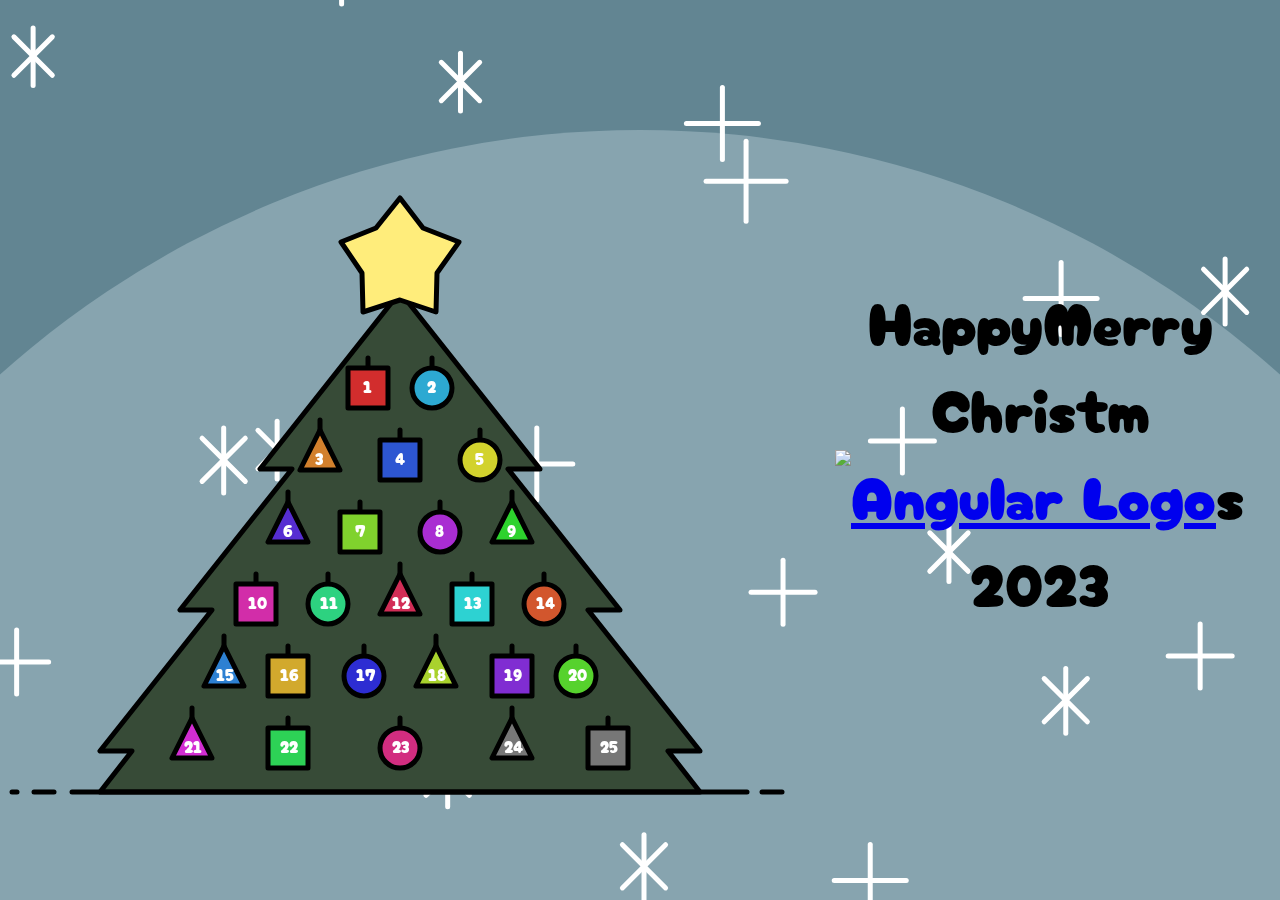
==== browser/index.html @ 04d7c47d "deploy: 633d6f289ae000bcdaeb857d9fa1b354391201b4" ====
<!DOCTYPE html><html lang="en" data-critters-container><head>
    <meta charset="utf-8">
    <title>Happy Merry Christmas! - Angular Advent Calendar 2023</title>
    <base href="/">
    <meta name="viewport" content="width=device-width, initial-scale=1">
    <link rel="icon" type="image/x-icon" href="favicon.ico">
  <style>@import"https://fonts.googleapis.com/css2?family=Cherry+Bomb+One&display=swap";html{font-family:Cherry Bomb One,cursive;box-sizing:border-box}html,body{margin:0;padding:0;height:100%}
</style><link rel="stylesheet" href="styles-BZAP3635.css" media="print" onload="this.media='all'"><noscript><link rel="stylesheet" href="styles-BZAP3635.css"></noscript><link rel="preload" href="https://fonts.googleapis.com/css2?family=Cherry+Bomb+One&amp;display=swap" as="style"><style ng-app-id="ng">[_nghost-ng-c3567031373]{width:100%;height:100%;position:relative}.main[_ngcontent-ng-c3567031373]{height:100%;display:flex;justify-content:center;align-items:center;position:relative;flex-direction:column}@media (min-width: 1200px){.main[_ngcontent-ng-c3567031373]{flex-direction:row}}</style><style ng-app-id="ng">[_nghost-ng-c1911143193]{display:flex;height:100%;width:100%;align-items:center;justify-content:center}.path[_ngcontent-ng-c1911143193]{fill:none;paint-order:fill markers stroke;stroke-linecap:round;stroke-linejoin:round;stroke-width:5;stroke:#000}.tree[_ngcontent-ng-c1911143193]{fill:#374b37}.star[_ngcontent-ng-c1911143193]{fill:#ffed7b;cursor:pointer}</style><style ng-app-id="ng">[_nghost-ng-c2914300643]{display:block;text-align:center;margin:2rem;font-size:60px}.keep-break-word[_ngcontent-ng-c2914300643]{word-break:keep-all}</style><style ng-app-id="ng">[_nghost-ng-c545840625]{position:fixed;top:0;left:0;z-index:-1;height:100vh;width:100vw;overflow:hidden}svg[_ngcontent-ng-c545840625]{width:100%;height:100%}g[_ngcontent-ng-c545840625]{fill:none;paint-order:fill markers stroke;stroke-linecap:round;stroke-linejoin:round;stroke-width:5;stroke:#fff}#background[_ngcontent-ng-c545840625]{stroke:none}#star[_ngcontent-ng-c545840625]   path[_ngcontent-ng-c545840625], #asterisk[_ngcontent-ng-c545840625]   path[_ngcontent-ng-c545840625]{stroke:#fff}</style><style ng-app-id="ng">.connector[_ngcontent-ng-c1810699050], .body[_ngcontent-ng-c1810699050]{stroke-width:5;stroke:#000}.connector[_ngcontent-ng-c1810699050]{stroke-linecap:round}.body[_ngcontent-ng-c1810699050]{paint-order:fill markers stroke;stroke-linecap:round;stroke-linejoin:round}[_nghost-ng-c1810699050]{cursor:pointer}.day[_ngcontent-ng-c1810699050]{fill:#fff}.disabled[_nghost-ng-c1810699050]{cursor:not-allowed}</style><link _ngcontent-ng-c2914300643 as="image" href="/assets/angular_gradient.png" rel="preload" fetchpriority="high"></head>
  <body><!--nghm-->
    <app-root _nghost-ng-c3567031373 ng-version="17.0.8" ngh="4" ng-server-context="ssg"><main _ngcontent-ng-c3567031373 class="main"><app-tree _ngcontent-ng-c3567031373 _nghost-ng-c1911143193 ngh="3"><svg _ngcontent-ng-c1911143193="" width="800" height="800" viewBox="0 0 800 600" version="1.1" xmlns="http://www.w3.org/2000/svg" xmlns:svg="http://www.w3.org/2000/svg"><path _ngcontent-ng-c1911143193="" d="M 400,142 260,319 h 32 L 180,460 h 32 L 100,601 H 132 l -32,41 h 600 l -32,-41 h 32 L 588,460 h 32 L 508,319 H 540 Z" class="path tree"/><path _ngcontent-ng-c1911143193="" d="M 400,48 423,78 459,92 437,123 436,162 400,150 363,162 362,123 341,92 376,78 Z" class="path star"/><path _ngcontent-ng-c1911143193="" d="M 72,642 H 747" class="path ground"/><path _ngcontent-ng-c1911143193="" d="M 34,642 H 54" class="path ground"/><path _ngcontent-ng-c1911143193="" d="m 12,642 h 5" class="path ground"/><path _ngcontent-ng-c1911143193="" d="m 762,642 h 20" class="path ground"/><g _ngcontent-ng-c1911143193="" app-ornament="" _nghost-ng-c1810699050="" class="" ngh="0"><path _ngcontent-ng-c1810699050="" class="connector" d="m 368,208 v 10"/><rect _ngcontent-ng-c1810699050="" width="40" height="40" class="body" fill="hsl(0, 65%, 50%)" x="348" y="218"/><!----><!----><!----><text _ngcontent-ng-c1810699050="" class="day" x="363" y="243"> 1
</text></g><g _ngcontent-ng-c1911143193="" app-ornament="" _nghost-ng-c1810699050="" class="" ngh="1"><path _ngcontent-ng-c1810699050="" class="connector" d="m 432,208 v 10"/><circle _ngcontent-ng-c1810699050="" r="20" class="body" fill="hsl(195, 65%, 50%)" cx="432" cy="238"/><!----><!----><!----><text _ngcontent-ng-c1810699050="" class="day" x="427" y="243"> 2
</text></g><g _ngcontent-ng-c1911143193="" app-ornament="" _nghost-ng-c1810699050="" class="" ngh="2"><path _ngcontent-ng-c1810699050="" class="connector" d="m 320,270 v 10"/><polygon _ngcontent-ng-c1810699050="" class="body" points="
        320,280
        300,320
        340,320
      " fill="hsl(390, 65%, 50%)"/><!----><!----><!----><text _ngcontent-ng-c1810699050="" class="day" x="315" y="315"> 3
</text></g><g _ngcontent-ng-c1911143193="" app-ornament="" _nghost-ng-c1810699050="" class="" ngh="0"><path _ngcontent-ng-c1810699050="" class="connector" d="m 400,280 v 10"/><rect _ngcontent-ng-c1810699050="" width="40" height="40" class="body" fill="hsl(585, 65%, 50%)" x="380" y="290"/><!----><!----><!----><text _ngcontent-ng-c1810699050="" class="day" x="395" y="315"> 4
</text></g><g _ngcontent-ng-c1911143193="" app-ornament="" _nghost-ng-c1810699050="" class="" ngh="1"><path _ngcontent-ng-c1810699050="" class="connector" d="m 480,280 v 10"/><circle _ngcontent-ng-c1810699050="" r="20" class="body" fill="hsl(780, 65%, 50%)" cx="480" cy="310"/><!----><!----><!----><text _ngcontent-ng-c1810699050="" class="day" x="475" y="315"> 5
</text></g><g _ngcontent-ng-c1911143193="" app-ornament="" _nghost-ng-c1810699050="" class="" ngh="2"><path _ngcontent-ng-c1810699050="" class="connector" d="m 288,342 v 10"/><polygon _ngcontent-ng-c1810699050="" class="body" points="
        288,352
        268,392
        308,392
      " fill="hsl(975, 65%, 50%)"/><!----><!----><!----><text _ngcontent-ng-c1810699050="" class="day" x="283" y="387"> 6
</text></g><g _ngcontent-ng-c1911143193="" app-ornament="" _nghost-ng-c1810699050="" class="" ngh="0"><path _ngcontent-ng-c1810699050="" class="connector" d="m 360,352 v 10"/><rect _ngcontent-ng-c1810699050="" width="40" height="40" class="body" fill="hsl(1170, 65%, 50%)" x="340" y="362"/><!----><!----><!----><text _ngcontent-ng-c1810699050="" class="day" x="355" y="387"> 7
</text></g><g _ngcontent-ng-c1911143193="" app-ornament="" _nghost-ng-c1810699050="" class="" ngh="1"><path _ngcontent-ng-c1810699050="" class="connector" d="m 440,352 v 10"/><circle _ngcontent-ng-c1810699050="" r="20" class="body" fill="hsl(1365, 65%, 50%)" cx="440" cy="382"/><!----><!----><!----><text _ngcontent-ng-c1810699050="" class="day" x="435" y="387"> 8
</text></g><g _ngcontent-ng-c1911143193="" app-ornament="" _nghost-ng-c1810699050="" class="" ngh="2"><path _ngcontent-ng-c1810699050="" class="connector" d="m 512,342 v 10"/><polygon _ngcontent-ng-c1810699050="" class="body" points="
        512,352
        492,392
        532,392
      " fill="hsl(1560, 65%, 50%)"/><!----><!----><!----><text _ngcontent-ng-c1810699050="" class="day" x="507" y="387"> 9
</text></g><g _ngcontent-ng-c1911143193="" app-ornament="" _nghost-ng-c1810699050="" class="" ngh="0"><path _ngcontent-ng-c1810699050="" class="connector" d="m 256,424 v 10"/><rect _ngcontent-ng-c1810699050="" width="40" height="40" class="body" fill="hsl(1755, 65%, 50%)" x="236" y="434"/><!----><!----><!----><text _ngcontent-ng-c1810699050="" class="day" x="248" y="459"> 10
</text></g><g _ngcontent-ng-c1911143193="" app-ornament="" _nghost-ng-c1810699050="" class="" ngh="1"><path _ngcontent-ng-c1810699050="" class="connector" d="m 328,424 v 10"/><circle _ngcontent-ng-c1810699050="" r="20" class="body" fill="hsl(1950, 65%, 50%)" cx="328" cy="454"/><!----><!----><!----><text _ngcontent-ng-c1810699050="" class="day" x="320" y="459"> 11
</text></g><g _ngcontent-ng-c1911143193="" app-ornament="" _nghost-ng-c1810699050="" class="" ngh="2"><path _ngcontent-ng-c1810699050="" class="connector" d="m 400,414 v 10"/><polygon _ngcontent-ng-c1810699050="" class="body" points="
        400,424
        380,464
        420,464
      " fill="hsl(2145, 65%, 50%)"/><!----><!----><!----><text _ngcontent-ng-c1810699050="" class="day" x="392" y="459"> 12
</text></g><g _ngcontent-ng-c1911143193="" app-ornament="" _nghost-ng-c1810699050="" class="" ngh="0"><path _ngcontent-ng-c1810699050="" class="connector" d="m 472,424 v 10"/><rect _ngcontent-ng-c1810699050="" width="40" height="40" class="body" fill="hsl(2340, 65%, 50%)" x="452" y="434"/><!----><!----><!----><text _ngcontent-ng-c1810699050="" class="day" x="464" y="459"> 13
</text></g><g _ngcontent-ng-c1911143193="" app-ornament="" _nghost-ng-c1810699050="" class="" ngh="1"><path _ngcontent-ng-c1810699050="" class="connector" d="m 544,424 v 10"/><circle _ngcontent-ng-c1810699050="" r="20" class="body" fill="hsl(2535, 65%, 50%)" cx="544" cy="454"/><!----><!----><!----><text _ngcontent-ng-c1810699050="" class="day" x="536" y="459"> 14
</text></g><g _ngcontent-ng-c1911143193="" app-ornament="" _nghost-ng-c1810699050="" class="" ngh="2"><path _ngcontent-ng-c1810699050="" class="connector" d="m 224,486 v 10"/><polygon _ngcontent-ng-c1810699050="" class="body" points="
        224,496
        204,536
        244,536
      " fill="hsl(2730, 65%, 50%)"/><!----><!----><!----><text _ngcontent-ng-c1810699050="" class="day" x="216" y="531"> 15
</text></g><g _ngcontent-ng-c1911143193="" app-ornament="" _nghost-ng-c1810699050="" class="" ngh="0"><path _ngcontent-ng-c1810699050="" class="connector" d="m 288,496 v 10"/><rect _ngcontent-ng-c1810699050="" width="40" height="40" class="body" fill="hsl(2925, 65%, 50%)" x="268" y="506"/><!----><!----><!----><text _ngcontent-ng-c1810699050="" class="day" x="280" y="531"> 16
</text></g><g _ngcontent-ng-c1911143193="" app-ornament="" _nghost-ng-c1810699050="" class="" ngh="1"><path _ngcontent-ng-c1810699050="" class="connector" d="m 364,496 v 10"/><circle _ngcontent-ng-c1810699050="" r="20" class="body" fill="hsl(3120, 65%, 50%)" cx="364" cy="526"/><!----><!----><!----><text _ngcontent-ng-c1810699050="" class="day" x="356" y="531"> 17
</text></g><g _ngcontent-ng-c1911143193="" app-ornament="" _nghost-ng-c1810699050="" class="" ngh="2"><path _ngcontent-ng-c1810699050="" class="connector" d="m 436,486 v 10"/><polygon _ngcontent-ng-c1810699050="" class="body" points="
        436,496
        416,536
        456,536
      " fill="hsl(3315, 65%, 50%)"/><!----><!----><!----><text _ngcontent-ng-c1810699050="" class="day" x="428" y="531"> 18
</text></g><g _ngcontent-ng-c1911143193="" app-ornament="" _nghost-ng-c1810699050="" class="" ngh="0"><path _ngcontent-ng-c1810699050="" class="connector" d="m 512,496 v 10"/><rect _ngcontent-ng-c1810699050="" width="40" height="40" class="body" fill="hsl(3510, 65%, 50%)" x="492" y="506"/><!----><!----><!----><text _ngcontent-ng-c1810699050="" class="day" x="504" y="531"> 19
</text></g><g _ngcontent-ng-c1911143193="" app-ornament="" _nghost-ng-c1810699050="" class="" ngh="1"><path _ngcontent-ng-c1810699050="" class="connector" d="m 576,496 v 10"/><circle _ngcontent-ng-c1810699050="" r="20" class="body" fill="hsl(3705, 65%, 50%)" cx="576" cy="526"/><!----><!----><!----><text _ngcontent-ng-c1810699050="" class="day" x="568" y="531"> 20
</text></g><g _ngcontent-ng-c1911143193="" app-ornament="" _nghost-ng-c1810699050="" class="" ngh="2"><path _ngcontent-ng-c1810699050="" class="connector" d="m 192,558 v 10"/><polygon _ngcontent-ng-c1810699050="" class="body" points="
        192,568
        172,608
        212,608
      " fill="hsl(3900, 65%, 50%)"/><!----><!----><!----><text _ngcontent-ng-c1810699050="" class="day" x="184" y="603"> 21
</text></g><g _ngcontent-ng-c1911143193="" app-ornament="" _nghost-ng-c1810699050="" class="" ngh="0"><path _ngcontent-ng-c1810699050="" class="connector" d="m 288,568 v 10"/><rect _ngcontent-ng-c1810699050="" width="40" height="40" class="body" fill="hsl(4095, 65%, 50%)" x="268" y="578"/><!----><!----><!----><text _ngcontent-ng-c1810699050="" class="day" x="280" y="603"> 22
</text></g><g _ngcontent-ng-c1911143193="" app-ornament="" _nghost-ng-c1810699050="" class="" ngh="1"><path _ngcontent-ng-c1810699050="" class="connector" d="m 400,568 v 10"/><circle _ngcontent-ng-c1810699050="" r="20" class="body" fill="hsl(4290, 65%, 50%)" cx="400" cy="598"/><!----><!----><!----><text _ngcontent-ng-c1810699050="" class="day" x="392" y="603"> 23
</text></g><g _ngcontent-ng-c1911143193="" app-ornament="" _nghost-ng-c1810699050="" class="disabled" ngh="2"><path _ngcontent-ng-c1810699050="" class="connector" d="m 512,558 v 10"/><polygon _ngcontent-ng-c1810699050="" class="body" points="
        512,568
        492,608
        532,608
      " fill="#777"/><!----><!----><!----><text _ngcontent-ng-c1810699050="" class="day" x="504" y="603"> 24
</text></g><g _ngcontent-ng-c1911143193="" app-ornament="" _nghost-ng-c1810699050="" class="disabled" ngh="0"><path _ngcontent-ng-c1810699050="" class="connector" d="m 608,568 v 10"/><rect _ngcontent-ng-c1810699050="" width="40" height="40" class="body" fill="#777" x="588" y="578"/><!----><!----><!----><text _ngcontent-ng-c1810699050="" class="day" x="600" y="603"> 25
</text></g><!----></svg></app-tree><app-title _ngcontent-ng-c3567031373 _nghost-ng-c2914300643 ngh="4"><span _ngcontent-ng-c2914300643 class="keep-break-word">Happy</span><span _ngcontent-ng-c2914300643 class="keep-break-word">Merry</span><span _ngcontent-ng-c2914300643 class="keep-break-word"> Christm<a _ngcontent-ng-c2914300643 href="https://angular.dev" rel="noopener noreferrer"><img _ngcontent-ng-c2914300643 priority ngsrc="/assets/angular_gradient.png" alt="Angular Logo" width="60" height="60" loading="eager" fetchpriority="high" ng-img="true" src="/assets/angular_gradient.png"></a>s
</span><span _ngcontent-ng-c2914300643 class="keep-break-word">2023</span></app-title></main><app-background _ngcontent-ng-c3567031373 _nghost-ng-c545840625 ngh="5"><svg _ngcontent-ng-c545840625="" version="1.1" xmlns="http://www.w3.org/2000/svg" preserveAspectRatio="xMidYMid slice" viewBox="0 0 800 800"><defs _ngcontent-ng-c545840625=""><g _ngcontent-ng-c545840625="" id="star"><path _ngcontent-ng-c545840625="" d="M -25,25 h 50" vector-effect="non-scaling-stroke"/><path _ngcontent-ng-c545840625="" d="M 0,0 v 50" vector-effect="non-scaling-stroke"/></g><g _ngcontent-ng-c545840625="" id="asterisk"><path _ngcontent-ng-c545840625="" d="m 0,3 v 45" vector-effect="non-scaling-stroke"/><path _ngcontent-ng-c545840625="" d="m 15,10 -30,30" vector-effect="non-scaling-stroke"/><path _ngcontent-ng-c545840625="" d="m -15,10 30,30" vector-effect="non-scaling-stroke"/></g></defs><g _ngcontent-ng-c545840625="" id="background"><rect _ngcontent-ng-c545840625="" width="800" height="800" x="0" y="0" style="fill: #628592;"/><circle _ngcontent-ng-c545840625="" cx="400" cy="800" r="600" style="fill: #87a4af;"/></g><use _ngcontent-ng-c545840625="" href="#asterisk" transform="translate(279.8 579.8) scale(0.9)"/><use _ngcontent-ng-c545840625="" href="#asterisk" transform="translate(173.2 379.7) scale(0.8)"/><use _ngcontent-ng-c545840625="" href="#asterisk" transform="translate(213.5 78.1) scale(0.9)"/><use _ngcontent-ng-c545840625="" href="#asterisk" transform="translate(287.8 149.7) scale(0.8)"/><use _ngcontent-ng-c545840625="" href="#asterisk" transform="translate(20.7 133.8) scale(0.8)"/><use _ngcontent-ng-c545840625="" href="#asterisk" transform="translate(765.7 278.0) scale(0.9)"/><use _ngcontent-ng-c545840625="" href="#asterisk" transform="translate(593.1 443.8) scale(0.8)"/><use _ngcontent-ng-c545840625="" href="#asterisk" transform="translate(666.1 533.9) scale(0.9)"/><use _ngcontent-ng-c545840625="" href="#asterisk" transform="translate(139.8 383.6) scale(0.9)"/><use _ngcontent-ng-c545840625="" href="#asterisk" transform="translate(402.5 637.7) scale(0.9)"/><use _ngcontent-ng-c545840625="" href="#asterisk" transform="translate(280.5 46.8) scale(0.9)"/><use _ngcontent-ng-c545840625="" href="#asterisk" transform="translate(106.3 33.4) scale(0.8)"/><!----><use _ngcontent-ng-c545840625="" href="#star" transform="translate(543.9 646.6) scale(0.9)"/><use _ngcontent-ng-c545840625="" href="#star" transform="translate(335.5 386.2) scale(0.9)"/><use _ngcontent-ng-c545840625="" href="#star" transform="translate(750.1 508.7) scale(0.8)"/><use _ngcontent-ng-c545840625="" href="#star" transform="translate(564.0 374.3) scale(0.8)"/><use _ngcontent-ng-c545840625="" href="#star" transform="translate(259.5 46.8) scale(0.9)"/><use _ngcontent-ng-c545840625="" href="#star" transform="translate(481.3 37.2) scale(1.0)"/><use _ngcontent-ng-c545840625="" href="#star" transform="translate(395.7 563.0) scale(0.9)"/><use _ngcontent-ng-c545840625="" href="#star" transform="translate(466.3 207.0) scale(1.0)"/><use _ngcontent-ng-c545840625="" href="#star" transform="translate(451.5 173.4) scale(0.9)"/><use _ngcontent-ng-c545840625="" href="#star" transform="translate(489.4 468.9) scale(0.8)"/><use _ngcontent-ng-c545840625="" href="#star" transform="translate(10.4 512.5) scale(0.8)"/><use _ngcontent-ng-c545840625="" href="#star" transform="translate(663.2 282.8) scale(0.9)"/><!----></svg></app-background></app-root>
  <script src="polyfills-LZBJRJJE.js" type="module"></script><script src="main-ANAC4H37.js" type="module"></script>

<script id="ng-state" type="application/json">{"__nghData__":[{"t":{"0":"t1","1":"t2","2":"t3"},"c":{"0":[{"i":"t2","r":2}],"1":[],"2":[]}},{"t":{"0":"t1","1":"t2","2":"t3"},"c":{"0":[{"i":"t1","r":2}],"1":[],"2":[]}},{"t":{"0":"t1","1":"t2","2":"t3"},"c":{"0":[{"i":"t3","r":2}],"1":[],"2":[]}},{"t":{"8":"t0"},"c":{"8":[{"i":"t0","r":1,"x":25}]}},{},{"t":{"13":"t4","15":"t5"},"c":{"13":[{"i":"t4","r":1,"x":12}],"15":[{"i":"t5","r":1,"x":12}]}}]}</script></body></html>
---- browser/styles-BZAP3635.css ----
@import"https://fonts.googleapis.com/css2?family=Cherry+Bomb+One&display=swap";.cdk-overlay-container,.cdk-global-overlay-wrapper{pointer-events:none;top:0;left:0;height:100%;width:100%}.cdk-overlay-container{position:fixed;z-index:1000}.cdk-overlay-container:empty{display:none}.cdk-global-overlay-wrapper{display:flex;position:absolute;z-index:1000}.cdk-overlay-pane{position:absolute;pointer-events:auto;box-sizing:border-box;z-index:1000;display:flex;max-width:100%;max-height:100%}.cdk-overlay-backdrop{position:absolute;inset:0;z-index:1000;pointer-events:auto;-webkit-tap-highlight-color:rgba(0,0,0,0);transition:opacity .4s cubic-bezier(.25,.8,.25,1);opacity:0}.cdk-overlay-backdrop.cdk-overlay-backdrop-showing{opacity:1}.cdk-high-contrast-active .cdk-overlay-backdrop.cdk-overlay-backdrop-showing{opacity:.6}.cdk-overlay-dark-backdrop{background:rgba(0,0,0,.32)}.cdk-overlay-transparent-backdrop{transition:visibility 1ms linear,opacity 1ms linear;visibility:hidden;opacity:1}.cdk-overlay-transparent-backdrop.cdk-overlay-backdrop-showing{opacity:0;visibility:visible}.cdk-overlay-backdrop-noop-animation{transition:none}.cdk-overlay-connected-position-bounding-box{position:absolute;z-index:1000;display:flex;flex-direction:column;min-width:1px;min-height:1px}.cdk-global-scrollblock{position:fixed;width:100%;overflow-y:scroll}html{font-family:Cherry Bomb One,cursive;box-sizing:border-box}html,body{margin:0;padding:0;height:100%}
---- browser/styles-BZAP3635.css ----
@import"https://fonts.googleapis.com/css2?family=Cherry+Bomb+One&display=swap";.cdk-overlay-container,.cdk-global-overlay-wrapper{pointer-events:none;top:0;left:0;height:100%;width:100%}.cdk-overlay-container{position:fixed;z-index:1000}.cdk-overlay-container:empty{display:none}.cdk-global-overlay-wrapper{display:flex;position:absolute;z-index:1000}.cdk-overlay-pane{position:absolute;pointer-events:auto;box-sizing:border-box;z-index:1000;display:flex;max-width:100%;max-height:100%}.cdk-overlay-backdrop{position:absolute;inset:0;z-index:1000;pointer-events:auto;-webkit-tap-highlight-color:rgba(0,0,0,0);transition:opacity .4s cubic-bezier(.25,.8,.25,1);opacity:0}.cdk-overlay-backdrop.cdk-overlay-backdrop-showing{opacity:1}.cdk-high-contrast-active .cdk-overlay-backdrop.cdk-overlay-backdrop-showing{opacity:.6}.cdk-overlay-dark-backdrop{background:rgba(0,0,0,.32)}.cdk-overlay-transparent-backdrop{transition:visibility 1ms linear,opacity 1ms linear;visibility:hidden;opacity:1}.cdk-overlay-transparent-backdrop.cdk-overlay-backdrop-showing{opacity:0;visibility:visible}.cdk-overlay-backdrop-noop-animation{transition:none}.cdk-overlay-connected-position-bounding-box{position:absolute;z-index:1000;display:flex;flex-direction:column;min-width:1px;min-height:1px}.cdk-global-scrollblock{position:fixed;width:100%;overflow-y:scroll}html{font-family:Cherry Bomb One,cursive;box-sizing:border-box}html,body{margin:0;padding:0;height:100%}
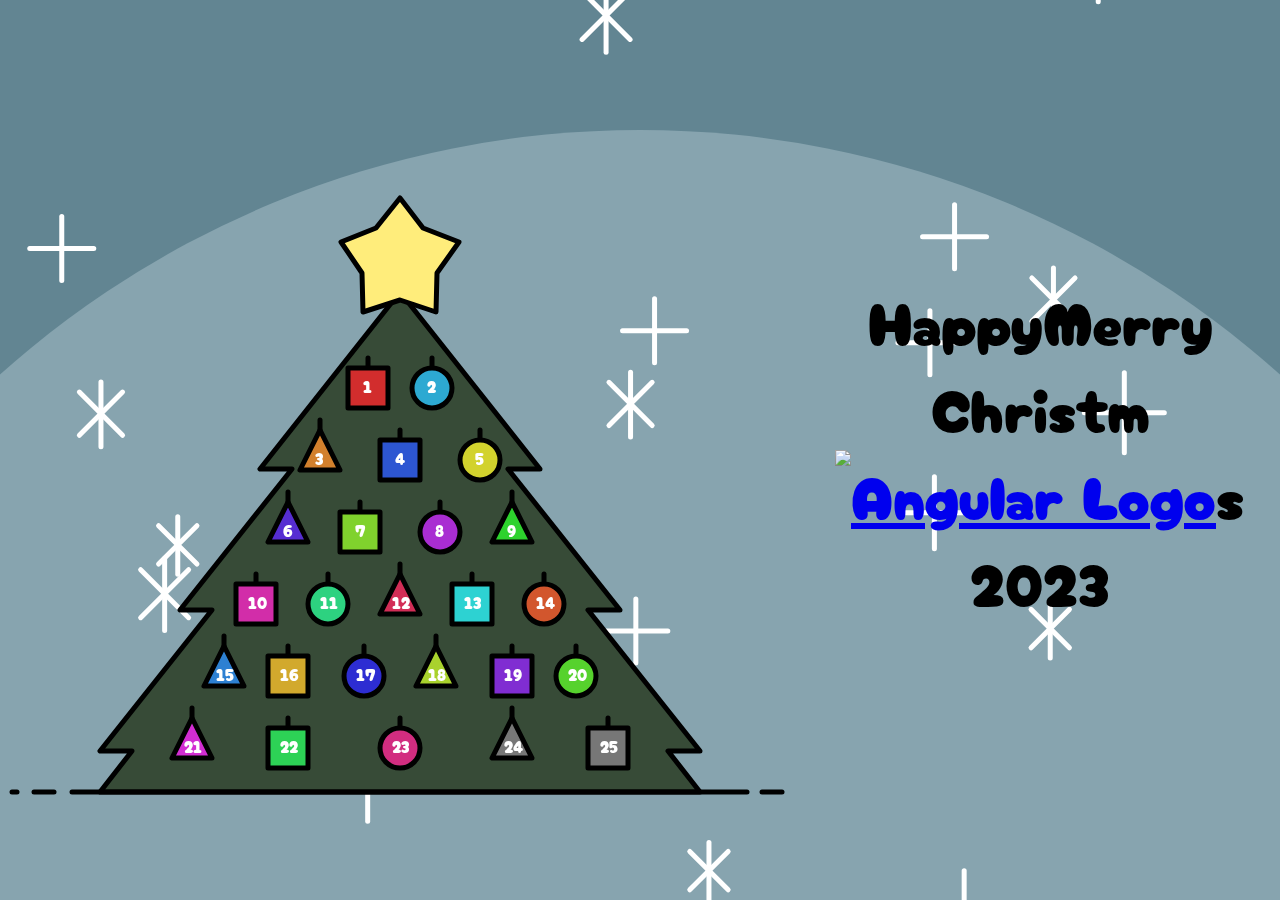
==== commit 4fd2e3e4: "deploy: 633d6f289ae000bcdaeb857d9fa1b354391201b4" ====
--- a/browser/index.html
+++ b/browser/index.html
@@ -65,7 +65,7 @@
       " fill="#777"/><!----><!----><!----><text _ngcontent-ng-c1810699050="" class="day" x="504" y="603"> 24
 </text></g><g _ngcontent-ng-c1911143193="" app-ornament="" _nghost-ng-c1810699050="" class="disabled" ngh="0"><path _ngcontent-ng-c1810699050="" class="connector" d="m 608,568 v 10"/><rect _ngcontent-ng-c1810699050="" width="40" height="40" class="body" fill="#777" x="588" y="578"/><!----><!----><!----><text _ngcontent-ng-c1810699050="" class="day" x="600" y="603"> 25
 </text></g><!----></svg></app-tree><app-title _ngcontent-ng-c3567031373 _nghost-ng-c2914300643 ngh="4"><span _ngcontent-ng-c2914300643 class="keep-break-word">Happy</span><span _ngcontent-ng-c2914300643 class="keep-break-word">Merry</span><span _ngcontent-ng-c2914300643 class="keep-break-word"> Christm<a _ngcontent-ng-c2914300643 href="https://angular.dev" rel="noopener noreferrer"><img _ngcontent-ng-c2914300643 priority ngsrc="/assets/angular_gradient.png" alt="Angular Logo" width="60" height="60" loading="eager" fetchpriority="high" ng-img="true" src="/assets/angular_gradient.png"></a>s
-</span><span _ngcontent-ng-c2914300643 class="keep-break-word">2023</span></app-title></main><app-background _ngcontent-ng-c3567031373 _nghost-ng-c545840625 ngh="5"><svg _ngcontent-ng-c545840625="" version="1.1" xmlns="http://www.w3.org/2000/svg" preserveAspectRatio="xMidYMid slice" viewBox="0 0 800 800"><defs _ngcontent-ng-c545840625=""><g _ngcontent-ng-c545840625="" id="star"><path _ngcontent-ng-c545840625="" d="M -25,25 h 50" vector-effect="non-scaling-stroke"/><path _ngcontent-ng-c545840625="" d="M 0,0 v 50" vector-effect="non-scaling-stroke"/></g><g _ngcontent-ng-c545840625="" id="asterisk"><path _ngcontent-ng-c545840625="" d="m 0,3 v 45" vector-effect="non-scaling-stroke"/><path _ngcontent-ng-c545840625="" d="m 15,10 -30,30" vector-effect="non-scaling-stroke"/><path _ngcontent-ng-c545840625="" d="m -15,10 30,30" vector-effect="non-scaling-stroke"/></g></defs><g _ngcontent-ng-c545840625="" id="background"><rect _ngcontent-ng-c545840625="" width="800" height="800" x="0" y="0" style="fill: #628592;"/><circle _ngcontent-ng-c545840625="" cx="400" cy="800" r="600" style="fill: #87a4af;"/></g><use _ngcontent-ng-c545840625="" href="#asterisk" transform="translate(279.8 579.8) scale(0.9)"/><use _ngcontent-ng-c545840625="" href="#asterisk" transform="translate(173.2 379.7) scale(0.8)"/><use _ngcontent-ng-c545840625="" href="#asterisk" transform="translate(213.5 78.1) scale(0.9)"/><use _ngcontent-ng-c545840625="" href="#asterisk" transform="translate(287.8 149.7) scale(0.8)"/><use _ngcontent-ng-c545840625="" href="#asterisk" transform="translate(20.7 133.8) scale(0.8)"/><use _ngcontent-ng-c545840625="" href="#asterisk" transform="translate(765.7 278.0) scale(0.9)"/><use _ngcontent-ng-c545840625="" href="#asterisk" transform="translate(593.1 443.8) scale(0.8)"/><use _ngcontent-ng-c545840625="" href="#asterisk" transform="translate(666.1 533.9) scale(0.9)"/><use _ngcontent-ng-c545840625="" href="#asterisk" transform="translate(139.8 383.6) scale(0.9)"/><use _ngcontent-ng-c545840625="" href="#asterisk" transform="translate(402.5 637.7) scale(0.9)"/><use _ngcontent-ng-c545840625="" href="#asterisk" transform="translate(280.5 46.8) scale(0.9)"/><use _ngcontent-ng-c545840625="" href="#asterisk" transform="translate(106.3 33.4) scale(0.8)"/><!----><use _ngcontent-ng-c545840625="" href="#star" transform="translate(543.9 646.6) scale(0.9)"/><use _ngcontent-ng-c545840625="" href="#star" transform="translate(335.5 386.2) scale(0.9)"/><use _ngcontent-ng-c545840625="" href="#star" transform="translate(750.1 508.7) scale(0.8)"/><use _ngcontent-ng-c545840625="" href="#star" transform="translate(564.0 374.3) scale(0.8)"/><use _ngcontent-ng-c545840625="" href="#star" transform="translate(259.5 46.8) scale(0.9)"/><use _ngcontent-ng-c545840625="" href="#star" transform="translate(481.3 37.2) scale(1.0)"/><use _ngcontent-ng-c545840625="" href="#star" transform="translate(395.7 563.0) scale(0.9)"/><use _ngcontent-ng-c545840625="" href="#star" transform="translate(466.3 207.0) scale(1.0)"/><use _ngcontent-ng-c545840625="" href="#star" transform="translate(451.5 173.4) scale(0.9)"/><use _ngcontent-ng-c545840625="" href="#star" transform="translate(489.4 468.9) scale(0.8)"/><use _ngcontent-ng-c545840625="" href="#star" transform="translate(10.4 512.5) scale(0.8)"/><use _ngcontent-ng-c545840625="" href="#star" transform="translate(663.2 282.8) scale(0.9)"/><!----></svg></app-background></app-root>
+</span><span _ngcontent-ng-c2914300643 class="keep-break-word">2023</span></app-title></main><app-background _ngcontent-ng-c3567031373 _nghost-ng-c545840625 ngh="5"><svg _ngcontent-ng-c545840625="" version="1.1" xmlns="http://www.w3.org/2000/svg" preserveAspectRatio="xMidYMid slice" viewBox="0 0 800 800"><defs _ngcontent-ng-c545840625=""><g _ngcontent-ng-c545840625="" id="star"><path _ngcontent-ng-c545840625="" d="M -25,25 h 50" vector-effect="non-scaling-stroke"/><path _ngcontent-ng-c545840625="" d="M 0,0 v 50" vector-effect="non-scaling-stroke"/></g><g _ngcontent-ng-c545840625="" id="asterisk"><path _ngcontent-ng-c545840625="" d="m 0,3 v 45" vector-effect="non-scaling-stroke"/><path _ngcontent-ng-c545840625="" d="m 15,10 -30,30" vector-effect="non-scaling-stroke"/><path _ngcontent-ng-c545840625="" d="m -15,10 30,30" vector-effect="non-scaling-stroke"/></g></defs><g _ngcontent-ng-c545840625="" id="background"><rect _ngcontent-ng-c545840625="" width="800" height="800" x="0" y="0" style="fill: #628592;"/><circle _ngcontent-ng-c545840625="" cx="400" cy="800" r="600" style="fill: #87a4af;"/></g><use _ngcontent-ng-c545840625="" href="#asterisk" transform="translate(111.1 439.3) scale(0.8)"/><use _ngcontent-ng-c545840625="" href="#asterisk" transform="translate(194.6 18.1) scale(0.9)"/><use _ngcontent-ng-c545840625="" href="#asterisk" transform="translate(102.9 464.8) scale(1.0)"/><use _ngcontent-ng-c545840625="" href="#asterisk" transform="translate(688.5 6.9) scale(1.0)"/><use _ngcontent-ng-c545840625="" href="#asterisk" transform="translate(63.1 354.8) scale(0.9)"/><use _ngcontent-ng-c545840625="" href="#asterisk" transform="translate(336.4 538.3) scale(0.9)"/><use _ngcontent-ng-c545840625="" href="#asterisk" transform="translate(378.8 103.4) scale(1.0)"/><use _ngcontent-ng-c545840625="" href="#asterisk" transform="translate(658.4 283.5) scale(0.9)"/><use _ngcontent-ng-c545840625="" href="#asterisk" transform="translate(443.1 642.9) scale(0.8)"/><use _ngcontent-ng-c545840625="" href="#asterisk" transform="translate(394.1 348.7) scale(0.9)"/><use _ngcontent-ng-c545840625="" href="#asterisk" transform="translate(656.4 491.6) scale(0.8)"/><use _ngcontent-ng-c545840625="" href="#asterisk" transform="translate(89.0 772.6) scale(0.8)"/><!----><use _ngcontent-ng-c545840625="" href="#star" transform="translate(38.6 254.1) scale(0.8)"/><use _ngcontent-ng-c545840625="" href="#star" transform="translate(584.0 416.7) scale(0.9)"/><use _ngcontent-ng-c545840625="" href="#star" transform="translate(686.4 74.8) scale(0.9)"/><use _ngcontent-ng-c545840625="" href="#star" transform="translate(702.7 351.7) scale(1.0)"/><use _ngcontent-ng-c545840625="" href="#star" transform="translate(244.6 0.6) scale(1.0)"/><use _ngcontent-ng-c545840625="" href="#star" transform="translate(181.9 436.7) scale(0.9)"/><use _ngcontent-ng-c545840625="" href="#star" transform="translate(581.2 313.0) scale(0.8)"/><use _ngcontent-ng-c545840625="" href="#star" transform="translate(229.8 592.0) scale(0.8)"/><use _ngcontent-ng-c545840625="" href="#star" transform="translate(409.1 305.4) scale(0.8)"/><use _ngcontent-ng-c545840625="" href="#star" transform="translate(596.6 246.7) scale(0.8)"/><use _ngcontent-ng-c545840625="" href="#star" transform="translate(397.4 493.1) scale(0.8)"/><use _ngcontent-ng-c545840625="" href="#star" transform="translate(602.6 662.9) scale(0.8)"/><!----></svg></app-background></app-root>
   <script src="polyfills-LZBJRJJE.js" type="module"></script><script src="main-ANAC4H37.js" type="module"></script>
 
 <script id="ng-state" type="application/json">{"__nghData__":[{"t":{"0":"t1","1":"t2","2":"t3"},"c":{"0":[{"i":"t2","r":2}],"1":[],"2":[]}},{"t":{"0":"t1","1":"t2","2":"t3"},"c":{"0":[{"i":"t1","r":2}],"1":[],"2":[]}},{"t":{"0":"t1","1":"t2","2":"t3"},"c":{"0":[{"i":"t3","r":2}],"1":[],"2":[]}},{"t":{"8":"t0"},"c":{"8":[{"i":"t0","r":1,"x":25}]}},{},{"t":{"13":"t4","15":"t5"},"c":{"13":[{"i":"t4","r":1,"x":12}],"15":[{"i":"t5","r":1,"x":12}]}}]}</script></body></html>